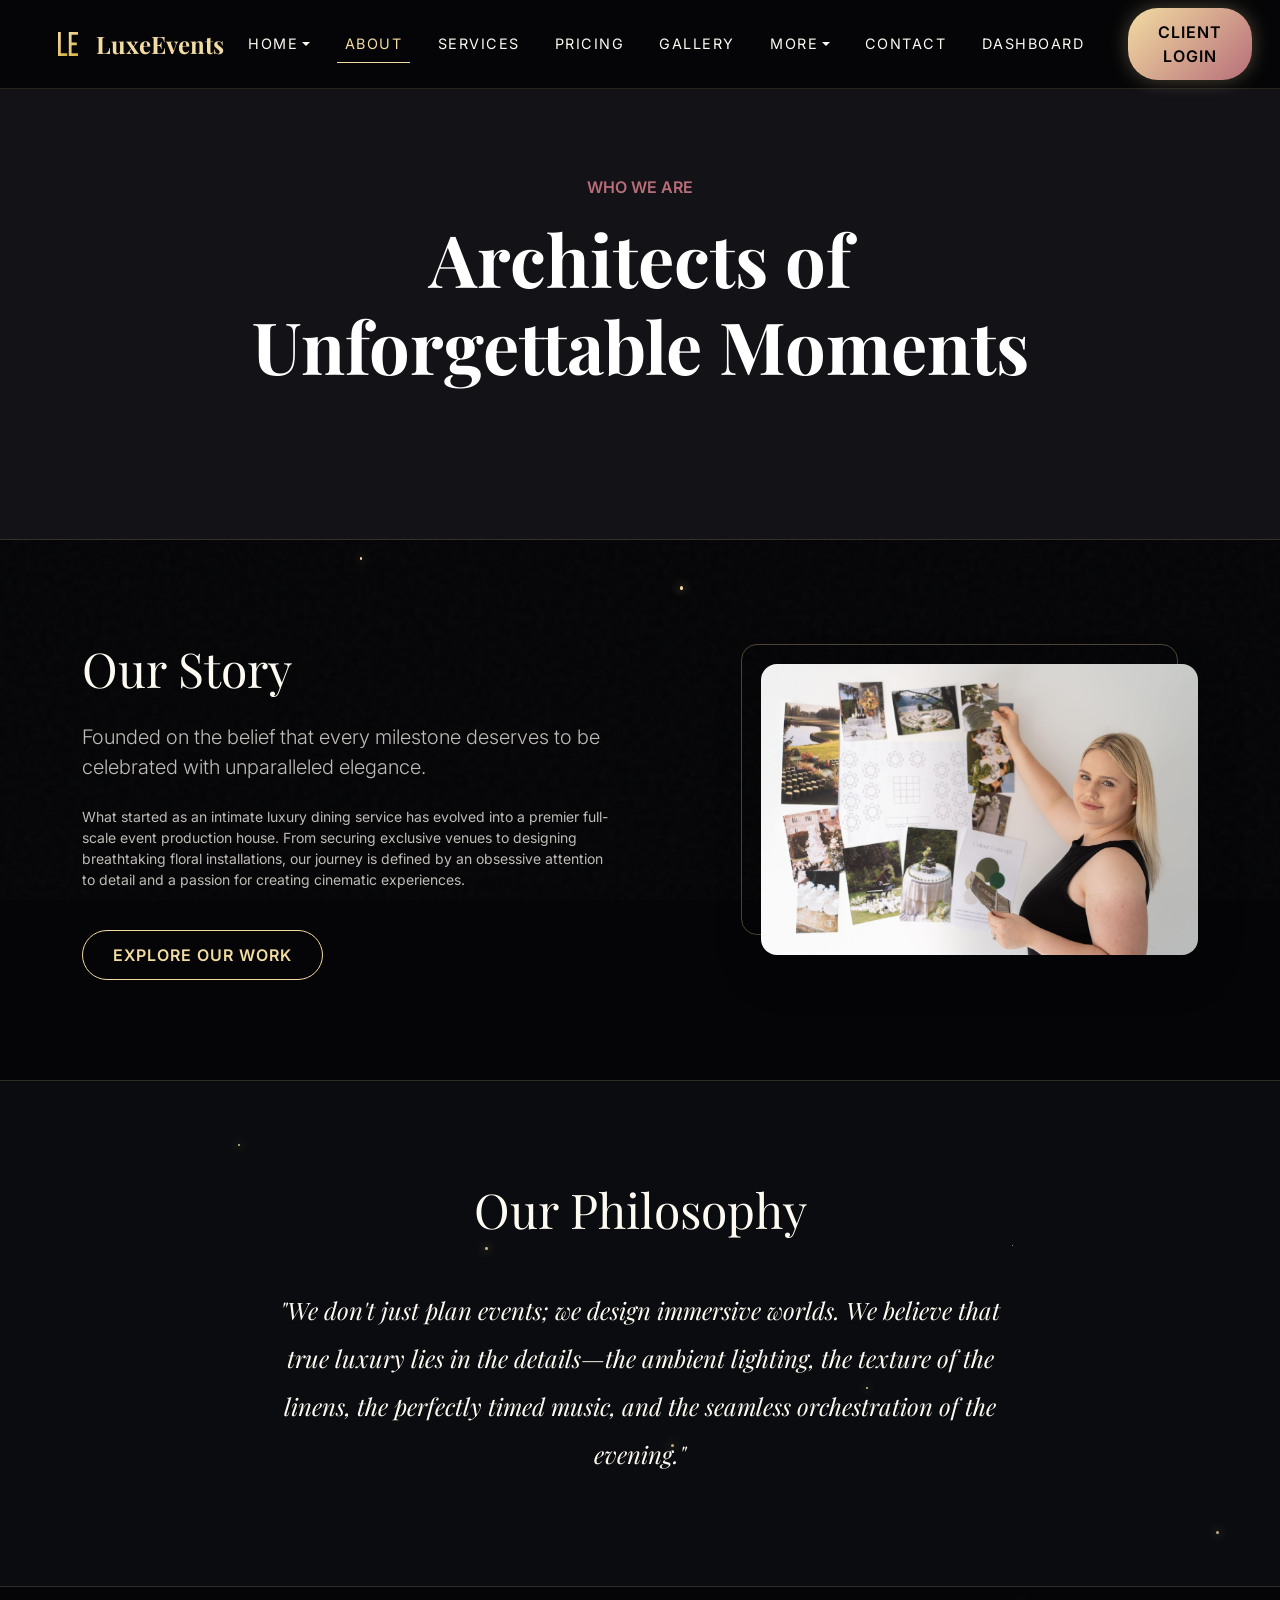
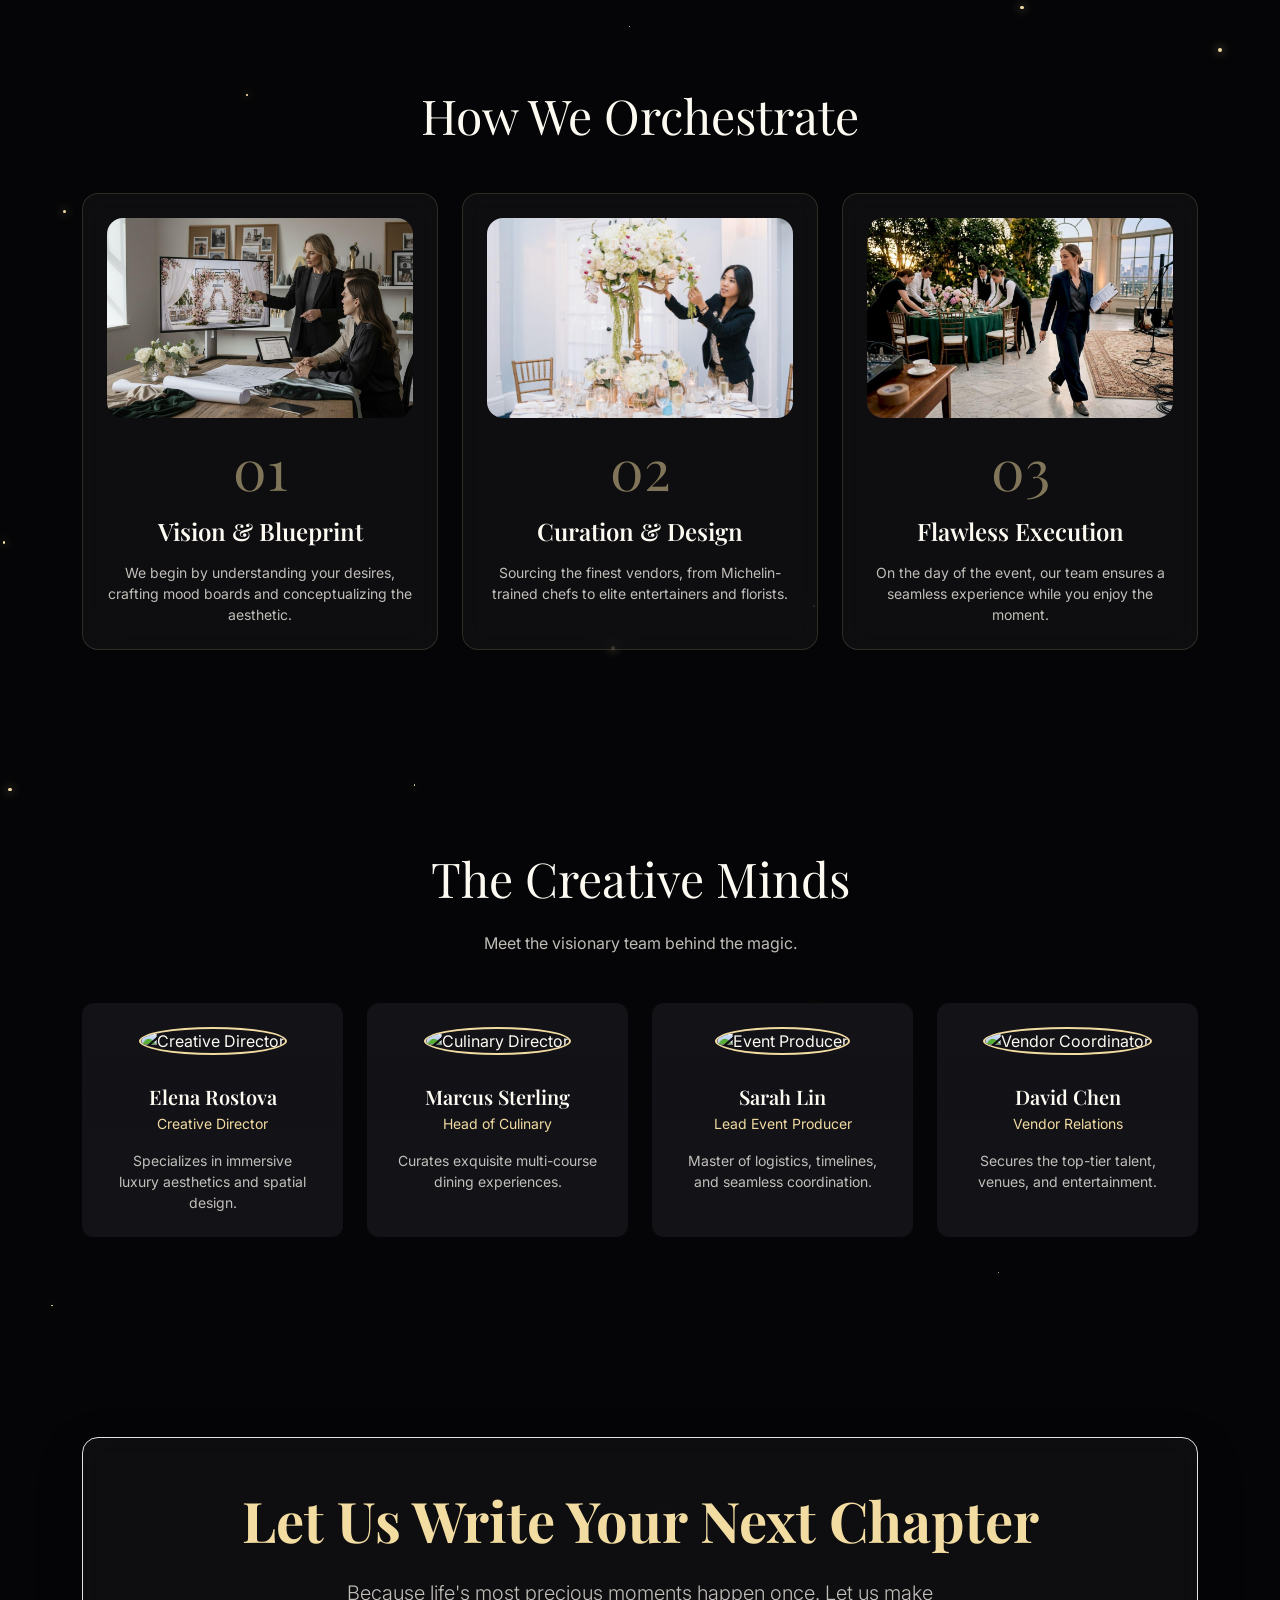
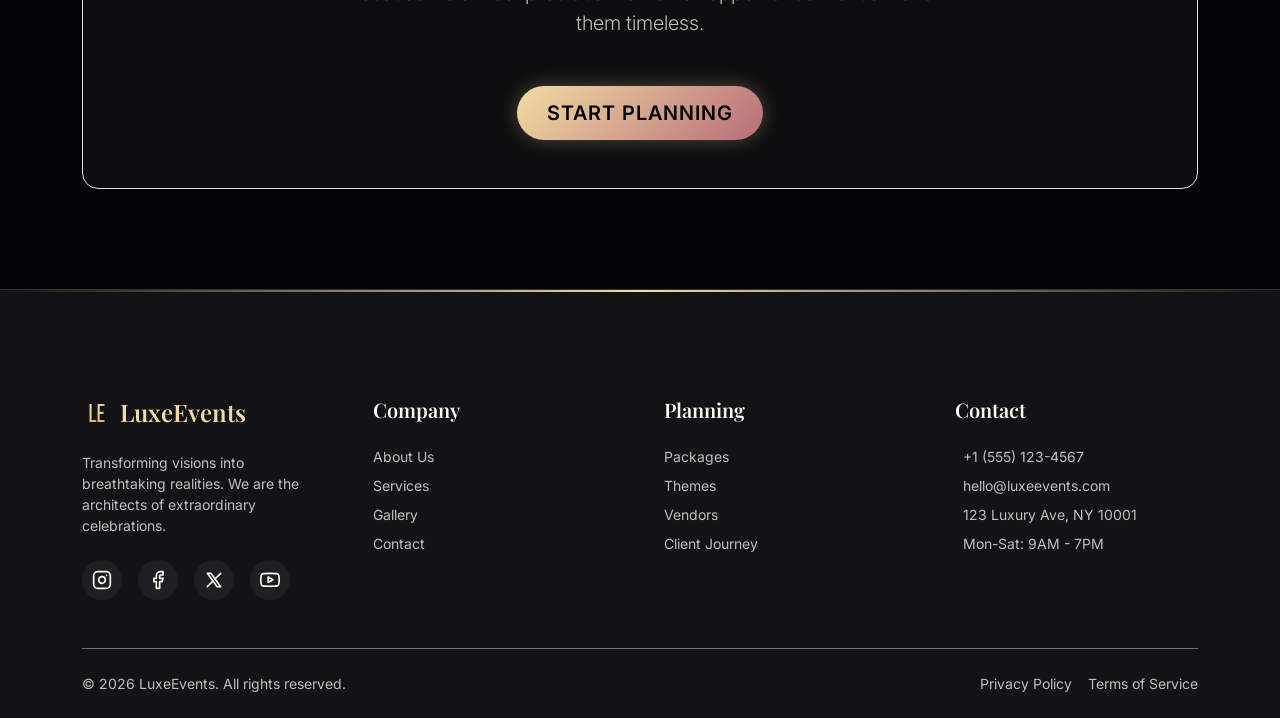
==== about.html @ a37e42c8 "Initial commit - Event & Birthday Party Planner website" ====
<!DOCTYPE html>
<html lang="en" dir="ltr">
<head>
    <meta charset="UTF-8">
    <meta name="viewport" content="width=device-width, initial-scale=1.0">
    <title>About Us | Catering Event & Birthday Party Planner</title>
    <link href="https://cdn.jsdelivr.net/npm/bootstrap@5.3.2/dist/css/bootstrap.min.css" rel="stylesheet">
    <link rel="stylesheet" href="assets/css/style.css">
    <script src="https://unpkg.com/lucide@latest"></script>
    <link rel="icon" type="image/svg+xml" href="assets/images/website_logo.svg">
</head>
<body>
    <div class="glitter-bg" data-particles="30"></div>

        <!-- Navigation -->
    <nav class="navbar navbar-expand-xl navbar-dark navbar-glass">
        <div class="container-fluid px-4 px-lg-5">
            <a class="navbar-brand text-gold fs-4 fw-bold d-flex align-items-center gap-2" href="index.html" style="font-family: var(--font-heading);"><img src="assets/images/website_logo.svg" alt="Logo" style="height: 40px; width: auto; border-radius: 8px;">LuxeEvents</a>
            <button class="navbar-toggler border-0 shadow-none" type="button" data-bs-toggle="collapse" data-bs-target="#mainNav">
                <i data-lucide="menu" class="text-gold"></i>
            </button>
            <div class="collapse navbar-collapse" id="mainNav">
                <ul class="navbar-nav mx-auto mb-2 mb-xl-0">
                    <li class="nav-item dropdown">
                        <a class="nav-link dropdown-toggle" href="#" role="button" data-bs-toggle="dropdown">Home</a>
                        <ul class="dropdown-menu glass-panel border-0 mt-3">
                            <li><a class="dropdown-item text-ivory" href="index.html">Home 1</a></li>
                            <li><a class="dropdown-item text-ivory" href="home-2.html">Home 2</a></li>
                        </ul>
                    </li>
                    <li class="nav-item"><a class="nav-link" href="about.html">About</a></li>
                    <li class="nav-item"><a class="nav-link" href="services.html">Services</a></li>
                    <li class="nav-item"><a class="nav-link" href="pricing.html">Pricing</a></li>
                    <li class="nav-item"><a class="nav-link" href="gallery.html">Gallery</a></li>
                    <li class="nav-item dropdown">
                        <a class="nav-link dropdown-toggle" href="#" role="button" data-bs-toggle="dropdown">More</a>
                        <ul class="dropdown-menu glass-panel border-0 mt-3">
                            <li><a class="dropdown-item text-ivory" href="event-themes.html">Themes</a></li>
                            <li><a class="dropdown-item text-ivory" href="vendors.html">Vendors</a></li>
                            <li><a class="dropdown-item text-ivory" href="client-journey.html">Journey</a></li>
                        </ul>
                    </li>
                    <li class="nav-item"><a class="nav-link" href="contact.html">Contact</a></li>
                    <li class="nav-item"><a class="nav-link" href="dashboard.html">Dashboard</a></li>
                </ul>
                <div class="d-flex align-items-center gap-3 mt-3 mt-xl-0">
                    <button id="themeToggle" class="btn btn-link text-gold p-0 text-decoration-none"><i data-lucide="moon"></i></button>
                    <button id="rtlToggle" class="btn btn-link text-gold p-0 text-decoration-none"><i data-lucide="arrow-left-right"></i></button>
                    <a href="login.html" class="btn btn-primary-luxury">Client Login</a>
                </div>
            </div>
        </div>
    </nav>

    <!-- Section 1: Luxury About Hero -->
    <header class="position-relative" style="background-color: var(--obsidian-light); border-bottom: 1px solid var(--glass-border); height: 60vh; min-height: 500px; display: flex; align-items: center; justify-content: center; overflow: hidden;">
        
        
        
        <div class="container text-center position-relative z-3 pt-5 reveal-up active">
            <span class="text-rose text-uppercase tracking-wider fw-semibold mb-3 d-block">Who We Are</span>
            <h1 class="display-2 fw-bold text-white mb-4">Architects of <br>Unforgettable Moments</h1>
        </div>
    </header>

    <!-- Section 2: Our Story -->
    <section class="section-padding">
        <div class="container">
            <div class="row align-items-center g-5">
                <div class="col-lg-6 reveal-up">
                    <h2 class="display-5 mb-4">Our Story</h2>
                    <p class="lead text-muted mb-4">Founded on the belief that every milestone deserves to be celebrated with unparalleled elegance.</p>
                    <p class="text-muted small mb-4">What started as an intimate luxury dining service has evolved into a premier full-scale event production house. From securing exclusive venues to designing breathtaking floral installations, our journey is defined by an obsessive attention to detail and a passion for creating cinematic experiences.</p>
                    <a href="gallery.html" class="btn btn-outline-luxury mt-3">Explore Our Work</a>
                </div>
                <div class="col-lg-5 offset-lg-1 reveal-up" style="transition-delay: 0.2s;">
                    <div class="position-relative mx-auto" style="max-width: 450px;">
                        <img src="assets/images/Our Story.png" class="img-fluid rounded-4 shadow-lg w-100" style="object-fit: cover;" alt="Our Story">
                        <div class="position-absolute border border-gold rounded-4" style="inset: -20px 20px 20px -20px; z-index: -1; border-color: var(--champagne-gold) !important; opacity: 0.3;"></div>
                    </div>
                </div>
            </div>
        </div>
    </section>

    <!-- Section 3: Our Event Philosophy -->
    <section class="section-padding bg-dark bg-opacity-25 position-relative border-top border-bottom" style="border-color: var(--glass-border) !important;">
        <div class="container text-center reveal-up">
            <h2 class="display-5 mb-5">Our Philosophy</h2>
            <div class="row justify-content-center">
                <div class="col-lg-8">
                    <h4 class="fw-light lh-lg" style="font-family: var(--font-heading); font-style: italic;">"We don't just plan events; we design immersive worlds. We believe that true luxury lies in the details—the ambient lighting, the texture of the linens, the perfectly timed music, and the seamless orchestration of the evening."</h4>
                </div>
            </div>
        </div>
    </section>

    <!-- Section 4: Planning Process -->
    <section class="section-padding position-relative">
        <div class="container">
            <div class="text-center mb-5 reveal-up">
                <h2 class="display-5 mb-4">How We Orchestrate</h2>
            </div>
            <div class="row g-4 position-relative z-1 justify-content-center">
                <div class="col-md-6 col-lg-4 reveal-up">
                    <div class="glass-panel p-4 text-center h-100">
                        <img src="assets/images/Vision & Blueprint.png" class="img-fluid rounded-4 mb-3" style="height: 200px; width: 100%; object-fit: cover;" alt="Vision & Blueprint">
                        <h2 class="display-4 text-gold mb-3 opacity-50" style="font-family: var(--font-heading);">01</h2>
                        <h4 class="mb-3">Vision & Blueprint</h4>
                        <p class="text-muted small mb-0">We begin by understanding your desires, crafting mood boards and conceptualizing the aesthetic.</p>
                    </div>
                </div>
                <div class="col-md-6 col-lg-4 reveal-up" style="transition-delay: 0.1s;">
                    <div class="glass-panel p-4 text-center h-100">
                        <img src="assets/images/Curation & Design.png" class="img-fluid rounded-4 mb-3" style="height: 200px; width: 100%; object-fit: cover;" alt="Curation & Design">
                        <h2 class="display-4 text-gold mb-3 opacity-50" style="font-family: var(--font-heading);">02</h2>
                        <h4 class="mb-3">Curation & Design</h4>
                        <p class="text-muted small mb-0">Sourcing the finest vendors, from Michelin-trained chefs to elite entertainers and florists.</p>
                    </div>
                </div>
                <div class="col-md-6 col-lg-4 reveal-up" style="transition-delay: 0.2s;">
                    <div class="glass-panel p-4 text-center h-100">
                        <img src="assets/images/Flawless Execution.png" class="img-fluid rounded-4 mb-3" style="height: 200px; width: 100%; object-fit: cover;" alt="Flawless Execution">
                        <h2 class="display-4 text-gold mb-3 opacity-50" style="font-family: var(--font-heading);">03</h2>
                        <h4 class="mb-3">Flawless Execution</h4>
                        <p class="text-muted small mb-0">On the day of the event, our team ensures a seamless experience while you enjoy the moment.</p>
                    </div>
                </div>
            </div>

        </div>
    </section>

    <!-- Section 5: Our Creative Team (4 Cards) -->
    <section class="section-padding">
        <div class="container">
            <div class="text-center mb-5 reveal-up">
                <h2 class="display-5 mb-4">The Creative Minds</h2>
                <p class="text-muted mb-5">Meet the visionary team behind the magic.</p>
            </div>
            
            <div class="row g-4">
                <!-- Card 1 -->
                <div class="col-md-6 col-lg-3 reveal-up">
                    <div class="luxury-card h-100 text-center border-0">
                        <img src="https://images.unsplash.com/photo-1573496359142-b8d87734a5a2?q=80&w=1976&auto=format&fit=crop" class="rounded-circle mx-auto mt-4" style="width: 150px; height: 150px; object-fit: cover; border: 2px solid var(--champagne-gold);" alt="Creative Director">
                        <div class="luxury-card-body pb-4">
                            <h5 class="mb-1">Elena Rostova</h5>
                            <p class="text-gold small mb-3">Creative Director</p>
                            <p class="text-muted small mb-0">Specializes in immersive luxury aesthetics and spatial design.</p>
                        </div>
                    </div>
                </div>
                <!-- Card 2 -->
                <div class="col-md-6 col-lg-3 reveal-up" style="transition-delay: 0.1s;">
                    <div class="luxury-card h-100 text-center border-0">
                        <img src="https://images.unsplash.com/photo-1560250097-0b93528c311a?q=80&w=1974&auto=format&fit=crop&crop=faces" class="rounded-circle mx-auto mt-4" style="width: 150px; height: 150px; object-fit: cover; object-position: center; border: 2px solid var(--champagne-gold);" alt="Culinary Director">
                        <div class="luxury-card-body pb-4">
                            <h5 class="mb-1">Marcus Sterling</h5>
                            <p class="text-gold small mb-3">Head of Culinary</p>
                            <p class="text-muted small mb-0">Curates exquisite multi-course dining experiences.</p>
                        </div>
                    </div>
                </div>
                <!-- Card 3 -->
                <div class="col-md-6 col-lg-3 reveal-up" style="transition-delay: 0.2s;">
                    <div class="luxury-card h-100 text-center border-0">
                        <img src="https://images.unsplash.com/photo-1580489944761-15a19d654956?q=80&w=1961&auto=format&fit=crop" class="rounded-circle mx-auto mt-4" style="width: 150px; height: 150px; object-fit: cover; border: 2px solid var(--champagne-gold);" alt="Event Producer">
                        <div class="luxury-card-body pb-4">
                            <h5 class="mb-1">Sarah Lin</h5>
                            <p class="text-gold small mb-3">Lead Event Producer</p>
                            <p class="text-muted small mb-0">Master of logistics, timelines, and seamless coordination.</p>
                        </div>
                    </div>
                </div>
                <!-- Card 4 -->
                <div class="col-md-6 col-lg-3 reveal-up" style="transition-delay: 0.3s;">
                    <div class="luxury-card h-100 text-center border-0">
                        <img src="https://images.unsplash.com/photo-1519085360753-af0119f7cbe7?q=80&w=1974&auto=format&fit=crop" class="rounded-circle mx-auto mt-4" style="width: 150px; height: 150px; object-fit: cover; border: 2px solid var(--champagne-gold);" alt="Vendor Coordinator">
                        <div class="luxury-card-body pb-4">
                            <h5 class="mb-1">David Chen</h5>
                            <p class="text-gold small mb-3">Vendor Relations</p>
                            <p class="text-muted small mb-0">Secures the top-tier talent, venues, and entertainment.</p>
                        </div>
                    </div>
                </div>
            </div>
        </div>
    </section>

    <!-- Section 6: Why We Create -->
    <section class="section-padding position-relative text-center overflow-hidden">
        <div class="container position-relative z-3 reveal-up">
            <div class="glass-panel p-5 rounded-4 shadow-lg border">
                <h2 class="display-4 fw-bold mb-4 text-gold">Let Us Write Your Next Chapter</h2>
                <p class="lead text-muted mb-5 mx-auto" style="max-width: 600px;">Because life's most precious moments happen once. Let us make them timeless.</p>
                <a href="contact.html" class="btn btn-primary-luxury btn-lg">Start Planning</a>
            </div>
        </div>
    </section>

    <!-- Footer -->
    <footer class="luxury-footer pb-4">
        <div class="footer-gold-line"></div>
        <div class="container pt-5">
            <div class="row g-5 mb-5">
                <div class="col-lg-3 col-md-6">
                    <div class="d-flex align-items-center gap-2 mb-4"><img src="assets/images/website_logo.svg" alt="Logo" style="height: 30px; width: auto; border-radius: 4px;"><h4 class="text-gold mb-0" style="font-family: var(--font-heading);">LuxeEvents</h4></div>
                    <p class="text-muted small pe-4">Transforming visions into breathtaking realities. We are the architects of extraordinary celebrations.</p>
                    <div class="d-flex gap-3 mt-4 align-items-center">
                        <a href="#" class="social-icon-link text-decoration-none" aria-label="Instagram">
                            <svg xmlns="http://www.w3.org/2000/svg" width="20" height="20" viewBox="0 0 24 24" fill="none" stroke="currentColor" stroke-width="2" stroke-linecap="round" stroke-linejoin="round"><rect x="2" y="2" width="20" height="20" rx="5" ry="5"></rect><path d="M16 11.37A4 4 0 1 1 12.63 8 4 4 0 0 1 16 11.37z"></path><line x1="17.5" y1="6.5" x2="17.51" y2="6.5"></line></svg>
                        </a>
                        <a href="#" class="social-icon-link text-decoration-none" aria-label="Facebook">
                            <svg xmlns="http://www.w3.org/2000/svg" width="20" height="20" viewBox="0 0 24 24" fill="none" stroke="currentColor" stroke-width="2" stroke-linecap="round" stroke-linejoin="round"><path d="M18 2h-3a5 5 0 0 0-5 5v3H7v4h3v8h4v-8h3l1-4h-4V7a1 1 0 0 1 1-1h3z"></path></svg>
                        </a>
                        <a href="#" class="social-icon-link text-decoration-none" aria-label="X (Twitter)">
                            <svg xmlns="http://www.w3.org/2000/svg" width="20" height="20" viewBox="0 0 24 24" fill="none" stroke="currentColor" stroke-width="2" stroke-linecap="round" stroke-linejoin="round"><path d="M4 4l11.733 16h4.267l-11.733 -16z" /><path d="M4 20l6.768 -6.768m2.46 -2.46l6.772 -6.772" /></svg>
                        </a>
                        <a href="#" class="social-icon-link text-decoration-none" aria-label="YouTube">
                            <svg xmlns="http://www.w3.org/2000/svg" width="20" height="20" viewBox="0 0 24 24" fill="none" stroke="currentColor" stroke-width="2" stroke-linecap="round" stroke-linejoin="round"><path d="M22.54 6.42a2.78 2.78 0 0 0-1.94-2C18.88 4 12 4 12 4s-6.88 0-8.6.46a2.78 2.78 0 0 0-1.94 2A29 29 0 0 0 1 11.75a29 29 0 0 0 .46 5.33A2.78 2.78 0 0 0 3.4 19c1.72.46 8.6.46 8.6.46s6.88 0 8.6-.46a2.78 2.78 0 0 0 1.94-2 29 29 0 0 0 .46-5.25 29 29 0 0 0-.46-5.33z"></path><polygon points="9.75 15.02 15.5 11.75 9.75 8.48 9.75 15.02"></polygon></svg>
                        </a>
                    </div>
                </div>
                <div class="col-lg-3 col-md-6">
                    <h5 class="mb-4">Company</h5>
                    <ul class="list-unstyled d-flex flex-column gap-2 small">
                        <li><a href="about.html" class="text-muted text-decoration-none hover-gold">About Us</a></li>
                        <li><a href="services.html" class="text-muted text-decoration-none">Services</a></li>
                        <li><a href="gallery.html" class="text-muted text-decoration-none">Gallery</a></li>
                        <li><a href="contact.html" class="text-muted text-decoration-none">Contact</a></li>
                    </ul>
                </div>
                <div class="col-lg-3 col-md-6">
                    <h5 class="mb-4">Planning</h5>
                    <ul class="list-unstyled d-flex flex-column gap-2 small">
                        <li><a href="pricing.html" class="text-muted text-decoration-none">Packages</a></li>
                        <li><a href="event-themes.html" class="text-muted text-decoration-none">Themes</a></li>
                        <li><a href="vendors.html" class="text-muted text-decoration-none">Vendors</a></li>
                        <li><a href="client-journey.html" class="text-muted text-decoration-none">Client Journey</a></li>
                    </ul>
                </div>
                <div class="col-lg-3 col-md-6">
                    <h5 class="mb-4">Contact</h5>
                    <ul class="list-unstyled d-flex flex-column gap-2 small text-muted">
                        <li class="d-flex gap-2"><i data-lucide="phone" width="16" height="16" class="text-gold mt-1"></i> +1 (555) 123-4567</li>
                        <li class="d-flex gap-2"><i data-lucide="mail" width="16" height="16" class="text-gold mt-1"></i> hello@luxeevents.com</li>
                        <li class="d-flex gap-2"><i data-lucide="map-pin" width="16" height="16" class="text-gold mt-1"></i> 123 Luxury Ave, NY 10001</li>
                        <li class="d-flex gap-2"><i data-lucide="clock" width="16" height="16" class="text-gold mt-1"></i> Mon-Sat: 9AM - 7PM</li>
                    </ul>
                </div>
            </div>
            <div class="border-top border-secondary pt-4 d-flex flex-column flex-md-row justify-content-between align-items-center small text-muted">
                <p class="mb-0">&copy; 2026 LuxeEvents. All rights reserved.</p>
                <div class="d-flex gap-3 mt-3 mt-md-0">
                    <a href="#" class="text-muted text-decoration-none">Privacy Policy</a>
                    <a href="#" class="text-muted text-decoration-none">Terms of Service</a>
                </div>
            </div>
        </div>
    </footer>





    <script src="https://cdn.jsdelivr.net/npm/bootstrap@5.3.2/dist/js/bootstrap.bundle.min.js"></script>
    <script src="assets/js/main.js"></script>
    <script>lucide.createIcons();</script>
</body>
</html>
---- assets/css/style.css ----
/* 
  Catering Event & Birthday Party Planner
  Luxury Futuristic Theme
*/

@import url('https://fonts.googleapis.com/css2?family=Playfair+Display:ital,wght@0,400;0,600;0,700;1,400&family=Inter:wght@300;400;500;600&display=swap');

:root {
  /* Colors */
  --obsidian-black: #050507;
  --obsidian-light: #121217;
  --champagne-gold: #F2DCA2;
  --champagne-gold-dim: rgba(242, 220, 162, 0.2);
  --rose-gold: #B76E79;
  --luxury-magenta: #8B008B;
  --deep-plum: #1c0024;
  --ruby-red: #9B111E;
  --ivory: #FDFAF2;
  --glass-bg: rgba(20, 20, 24, 0.6);
  --glass-border: rgba(242, 220, 162, 0.15);
  --text-muted-color: rgba(253, 250, 242, 0.75);

  /* Typography */
  --font-heading: 'Playfair Display', serif;
  --font-body: 'Inter', sans-serif;

  /* Shadows */
  --glow-gold: 0 0 20px rgba(242, 220, 162, 0.3);
  --glow-rose: 0 0 30px rgba(183, 110, 121, 0.4);

  /* Transitions */
  --transition-smooth: all 0.4s cubic-bezier(0.25, 0.46, 0.45, 0.94);
}

/* Light Theme Variables */
[data-theme="light"] {
  --obsidian-black: #FDFAF2;
  --obsidian-light: #f5f0e1;
  --champagne-gold: #d4af37;
  --champagne-gold-dim: rgba(212, 175, 55, 0.2);
  --rose-gold: #a14c59;
  --luxury-magenta: #700070;
  --deep-plum: #36013F;
  --ruby-red: #800010;
  --ivory: #050507;
  --glass-bg: rgba(253, 250, 242, 0.7);
  --glass-border: rgba(212, 175, 55, 0.3);
  --text-muted-color: rgba(5, 5, 7, 0.75);
}

/* Reset & Base */
*,
*::before,
*::after {
  box-sizing: border-box;
  margin: 0;
  padding: 0;
}

body {
  font-family: var(--font-body);
  background-color: var(--obsidian-black);
  color: var(--ivory);
  overflow-x: hidden;
  transition: background-color 0.4s ease, color 0.4s ease;
  position: relative;
}

/* Body texture overlay */
body::before {
  content: '';
  position: fixed;
  top: 0;
  left: 0;
  right: 0;
  bottom: 0;
  background-image: url('data:image/svg+xml;utf8,<svg viewBox="0 0 200 200" xmlns="http://www.w3.org/2000/svg"><filter id="noiseFilter"><feTurbulence type="fractalNoise" baseFrequency="0.65" numOctaves="3" stitchTiles="stitch"/></filter><rect width="100%" height="100%" filter="url(%23noiseFilter)"/></svg>');
  opacity: 0.03;
  pointer-events: none;
  z-index: 0;
}

h1,
h2,
h3,
h4,
h5,
h6 {
  font-family: var(--font-heading);
  font-weight: 600;
  line-height: 1.2;
}

a {
  text-decoration: none;
  color: var(--ivory);
  transition: var(--transition-smooth);
}

a:hover {
  color: var(--champagne-gold);
}

/* Typography Utilities */
.text-gold {
  color: var(--champagne-gold);
}

.text-rose {
  color: var(--rose-gold);
}

.text-ivory {
  color: var(--ivory);
}

.text-muted {
  color: var(--text-muted-color) !important;
}

.metallic-text {
  background: linear-gradient(to right, var(--champagne-gold), #fff, var(--champagne-gold));
  -webkit-background-clip: text;
  background-clip: text;
  color: transparent;
  display: inline-block;
}

/* Global Layout Utilities */
.section-padding {
  padding: 100px 0;
}

.glass-panel {
  background: var(--glass-bg);
  backdrop-filter: blur(12px);
  -webkit-backdrop-filter: blur(12px);
  border: 1px solid var(--glass-border);
  border-radius: 16px;
}

/* Navigation */
.navbar-glass {
  position: fixed;
  top: 0;
  width: 100%;
  z-index: 1000;
  background: var(--obsidian-black);
  backdrop-filter: blur(10px);
  -webkit-backdrop-filter: blur(10px);
  border-bottom: 1px solid var(--glass-border);
  transition: var(--transition-smooth);
}

.navbar-glass.scrolled {
  padding: 10px 0;
  background: var(--obsidian-black);
  box-shadow: 0 4px 30px rgba(0, 0, 0, 0.5);
}

.navbar-nav {
  gap: 1.2rem;
}

.nav-link {
  color: var(--ivory) !important;
  font-size: 0.9rem;
  text-transform: uppercase;
  letter-spacing: 1.5px;
  position: relative;
  padding-left: 0.5rem !important;
  padding-right: 0.5rem !important;
}

.nav-link::before {
  content: '';
  position: absolute;
  width: 0;
  height: 1px;
  bottom: 0;
  left: 0;
  background-color: var(--champagne-gold);
  transition: width 0.3s ease;
}

.nav-link:hover::before,
.nav-link.active::before {
  width: 100%;
}

.nav-link:hover,
.nav-link.active {
  color: var(--champagne-gold) !important;
}

/* Light Theme overrides for Navbar */
[data-theme="light"] .navbar-glass {
  background: rgba(255, 255, 255, 0.95);
  border-bottom: 1px solid rgba(0, 0, 0, 0.1);
}

[data-theme="light"] .navbar-glass.scrolled {
  background: rgba(255, 255, 255, 1);
  box-shadow: 0 4px 30px rgba(0, 0, 0, 0.05);
}

[data-theme="light"] .navbar-glass .nav-link {
  color: #000000 !important;
}

[data-theme="light"] .navbar-glass .nav-link:hover,
[data-theme="light"] .navbar-glass .nav-link.active {
  color: var(--champagne-gold) !important;
}

[data-theme="light"] .navbar-glass .navbar-toggler i,
[data-theme="light"] .navbar-glass #themeToggle i,
[data-theme="light"] .navbar-glass #rtlToggle i {
  color: #000000 !important;
}

/* Buttons */
.btn-primary-luxury {
  background: linear-gradient(135deg, var(--champagne-gold) 0%, var(--rose-gold) 100%);
  color: #000;
  border: none;
  padding: 12px 30px;
  border-radius: 30px;
  font-weight: 600;
  text-transform: uppercase;
  letter-spacing: 1px;
  position: relative;
  overflow: hidden;
  z-index: 1;
  transition: var(--transition-smooth);
  box-shadow: var(--glow-gold);
}

.btn-primary-luxury::before {
  content: '';
  position: absolute;
  top: 0;
  left: -100%;
  width: 100%;
  height: 100%;
  background: linear-gradient(90deg, transparent, rgba(255, 255, 255, 0.4), transparent);
  transition: all 0.5s ease;
  z-index: -1;
}

.btn-primary-luxury:hover::before {
  left: 100%;
}

.btn-primary-luxury:hover {
  transform: translateY(-2px);
  box-shadow: 0 5px 25px rgba(242, 220, 162, 0.5);
  color: #000;
}

.btn-outline-luxury {
  background: transparent;
  color: var(--champagne-gold);
  border: 1px solid var(--champagne-gold);
  padding: 12px 30px;
  border-radius: 30px;
  font-weight: 600;
  text-transform: uppercase;
  letter-spacing: 1px;
  transition: var(--transition-smooth);
}

.btn-outline-luxury:hover {
  background: var(--champagne-gold-dim);
  color: var(--champagne-gold);
  box-shadow: var(--glow-gold);
}

/* Glitter Background Effects */
.glitter-bg {
  position: absolute;
  top: 0;
  left: 0;
  right: 0;
  bottom: 0;
  overflow: hidden;
  z-index: -1;
  pointer-events: none;
}

.particle {
  position: absolute;
  width: 3px;
  height: 3px;
  background: var(--champagne-gold);
  border-radius: 50%;
  box-shadow: 0 0 10px var(--champagne-gold);
  animation: floatUp infinite linear;
}

@keyframes floatUp {
  0% {
    transform: translateY(100vh) scale(0);
    opacity: 0;
  }

  10% {
    opacity: 1;
  }

  90% {
    opacity: 1;
  }

  100% {
    transform: translateY(-10vh) scale(1.5);
    opacity: 0;
  }
}

/* 3D Cards */
.luxury-card {
  position: relative;
  background: var(--obsidian-light);
  border: 1px solid var(--glass-border);
  border-radius: 12px;
  overflow: hidden;
  transition: var(--transition-smooth);
  transform-style: preserve-3d;
}

.luxury-card:hover {
  transform: translateY(-10px) scale(1.02);
  box-shadow: 0 20px 40px rgba(0, 0, 0, 0.6), var(--glow-rose);
  border-color: var(--champagne-gold);
}

.luxury-card img {
  width: 100%;
  height: 250px;
  object-fit: cover;
  transition: transform 0.8s ease;
}

.luxury-card:hover img {
  transform: scale(1.1);
}

.luxury-card-body {
  padding: 30px;
  position: relative;
  z-index: 2;
  background: linear-gradient(to top, var(--obsidian-light) 60%, transparent);
  display: flex;
  flex-direction: column;
  flex-grow: 1;
}

.luxury-card-body h4 {
  min-height: 3.5rem;
}

/* Scroll Animations */
.reveal-up {
  opacity: 0;
  transform: translateY(50px);
  transition: all 0.8s cubic-bezier(0.5, 0, 0, 1);
}

.reveal-up.active {
  opacity: 1;
  transform: translateY(0);
}

/* Header/Hero Section */
.hero-section {
  position: relative;
  height: 100vh;
  display: flex;
  align-items: center;
  overflow: hidden;
}

.hero-bg {
  position: absolute;
  top: 0;
  left: 0;
  right: 0;
  bottom: 0;
  z-index: -2;
}

.hero-bg img {
  width: 100%;
  height: 100%;
  object-fit: cover;
  opacity: 0.6;
  animation: zoomInOut 20s ease-in-out infinite;
}

@keyframes zoomInOut {
  0% {
    transform: scale(1);
  }

  50% {
    transform: scale(1.1);
  }

  100% {
    transform: scale(1);
  }
}

.hero-overlay {
  position: absolute;
  top: 0;
  left: 0;
  right: 0;
  bottom: 0;
  background: linear-gradient(to right, rgba(5, 5, 7, 0.9) 0%, rgba(5, 5, 7, 0.4) 100%);
  z-index: -1;
}

.floating-ring {
  position: absolute;
  border: 1px solid rgba(242, 220, 162, 0.1);
  border-radius: 50%;
  animation: rotate infinite linear;
}

@keyframes rotate {
  from {
    transform: rotate(0deg);
  }

  to {
    transform: rotate(360deg);
  }
}

/* Dashboard Sidebar */
.dashboard-layout {
  display: flex;
  min-height: 100vh;
}

.dashboard-sidebar {
  width: 280px;
  background: var(--obsidian-light);
  border-right: 1px solid var(--glass-border);
  padding: 30px 0;
  position: fixed;
  height: 100vh;
  overflow-y: auto;
}

.dashboard-content {
  flex: 1;
  margin-left: 280px;
  padding: 40px;
}

/* Footer */
.luxury-footer {
  background: var(--obsidian-light);
  border-top: 1px solid var(--glass-border);
  position: relative;
  padding-top: 60px;
}

.footer-gold-line {
  position: absolute;
  top: 0;
  left: 0;
  right: 0;
  height: 2px;
  background: linear-gradient(90deg, transparent, var(--champagne-gold), transparent);
}

/* Mobile Footer — Center Alignment */
@media (max-width: 767.98px) {

  .luxury-footer .col-lg-3,
  .luxury-footer .col-md-6 {
    text-align: center;
  }

  /* Center the logo + brand name row */
  .luxury-footer .d-flex.align-items-center.gap-2 {
    justify-content: center;
  }

  /* Center social icons row */
  .luxury-footer .d-flex.gap-3 {
    justify-content: center;
  }

  /* Center contact list items that use d-flex */
  .luxury-footer ul li.d-flex {
    justify-content: center;
  }

  /* Center the bottom copyright bar */
  .luxury-footer .border-top {
    text-align: center;
  }

  .luxury-footer .border-top .d-flex {
    justify-content: center;
    margin-top: 0.5rem;
  }
}


.social-icon-link {
  color: var(--ivory);
  transition: all 0.3s ease;
  display: inline-flex;
  align-items: center;
  justify-content: center;
  width: 40px;
  height: 40px;
  border-radius: 50%;
  background: rgba(255, 255, 255, 0.05);
}

.social-icon-link:hover {
  color: var(--obsidian);
  background: var(--champagne-gold);
  transform: translateY(-3px);
  box-shadow: 0 5px 15px rgba(212, 175, 55, 0.3);
}

/* Form Styles */
.form-control-luxury {
  background: rgba(255, 255, 255, 0.05);
  border: 1px solid var(--glass-border);
  color: var(--ivory);
  border-radius: 8px;
  padding: 12px 20px;
  transition: all 0.3s ease;
}

.form-control-luxury:focus {
  background: rgba(255, 255, 255, 0.1);
  border-color: var(--champagne-gold);
  box-shadow: 0 0 10px rgba(242, 220, 162, 0.2);
  color: var(--ivory);
}

/* RTL Support */
[dir="rtl"] {
  text-align: right;
}

[dir="rtl"] .dashboard-sidebar {
  border-right: none;
  border-left: 1px solid var(--glass-border);
  right: 0;
  left: auto;
}

[dir="rtl"] .dashboard-content {
  margin-left: 0;
  margin-right: 280px;
}

/* Responsive */
@media (max-width: 991px) {
  .dashboard-sidebar {
    transform: translateX(-100%);
    transition: transform 0.3s ease;
    z-index: 1001;
  }

  .dashboard-sidebar.show {
    transform: translateX(0);
  }

  .dashboard-content {
    margin-left: 0;
  }

  [dir="rtl"] .dashboard-sidebar {
    transform: translateX(100%);
  }

  [dir="rtl"] .dashboard-sidebar.show {
    transform: translateX(0);
  }

  [dir="rtl"] .dashboard-content {
    margin-right: 0;
  }
}

@media (max-width: 1199.98px) {
  .navbar-collapse {
    text-align: center;
  }

  .navbar-collapse .navbar-nav {
    align-items: center;
  }

  .navbar-collapse .dropdown-menu {
    text-align: center;
  }

  /* Make the action buttons container wrap into two rows */
  .navbar-collapse .d-flex {
    justify-content: center;
    width: 100%;
    flex-wrap: wrap;
    gap: 12px !important;
    padding-bottom: 16px;
  }

  /* Theme & RTL icon buttons stay on the same row */
  .navbar-collapse .d-flex #themeToggle,
  .navbar-collapse .d-flex #rtlToggle {
    flex: 0 0 auto;
  }

  /* Client Login button goes to its own row below */
  .navbar-collapse .d-flex .btn-primary-luxury {
    flex: 0 0 100%;
    text-align: center;
  }
}


/* Tablet 768px — 3-card sections: 2 up + 3rd centered */
@media (min-width: 768px) and (max-width: 991.98px) {

  /* Make every col-md-4 take 50% width so 2 cards fit per row */
  .col-md-4 {
    flex: 0 0 auto;
    width: 50%;
  }

  /* Center the parent row so the lone 3rd card sits in the middle */
  .row>.col-md-4 {
    display: flex;
    justify-content: center;
  }

  .row:has(> .col-md-4) {
    justify-content: center;
  }
}

/* 1024px — 4-card sections: display as 2×2 grid */
@media (min-width: 992px) and (max-width: 1199.98px) {
  /* col-lg-3 (4 per row) becomes 50% so 2 cards fit per row = 2×2 */
  .col-lg-3 {
    flex: 0 0 auto;
    width: 50% !important;
  }
  /* Center row so any orphaned cards sit in the middle */
  .row:has(> .col-lg-3) {
    justify-content: center;
  }
}



[data-theme="light"] .hero-section .text-ivory,
[data-theme="light"] .hero-section .lead,
[data-theme="light"] .hero-section p {
  color: #FDFAF2 !important;
}

[data-theme="light"] .hero-section .metallic-text {
  color: transparent !important;
  background: linear-gradient(to right, #d4af37, #fff, #d4af37);
  -webkit-background-clip: text;
  background-clip: text;
}

/* Scroll to Top Button */
.scroll-to-top {
  position: fixed;
  bottom: 30px;
  right: 30px;
  width: 45px;
  height: 45px;
  background-color: var(--champagne-gold);
  color: var(--obsidian-black);
  border: none;
  border-radius: 50%;
  display: flex;
  align-items: center;
  justify-content: center;
  box-shadow: 0 4px 15px rgba(0, 0, 0, 0.3);
  cursor: pointer;
  opacity: 0;
  visibility: hidden;
  transform: translateY(20px);
  transition: all 0.3s cubic-bezier(0.4, 0, 0.2, 1);
  z-index: 1000;
}

.scroll-to-top.visible {
  opacity: 1;
  visibility: visible;
  transform: translateY(0);
}

.scroll-to-top:hover {
  background-color: var(--ivory);
  color: var(--obsidian-black);
  transform: translateY(-5px);
  box-shadow: 0 6px 20px rgba(0, 0, 0, 0.4);
}

[dir="rtl"] .scroll-to-top {
  right: auto;
  left: 30px;
}
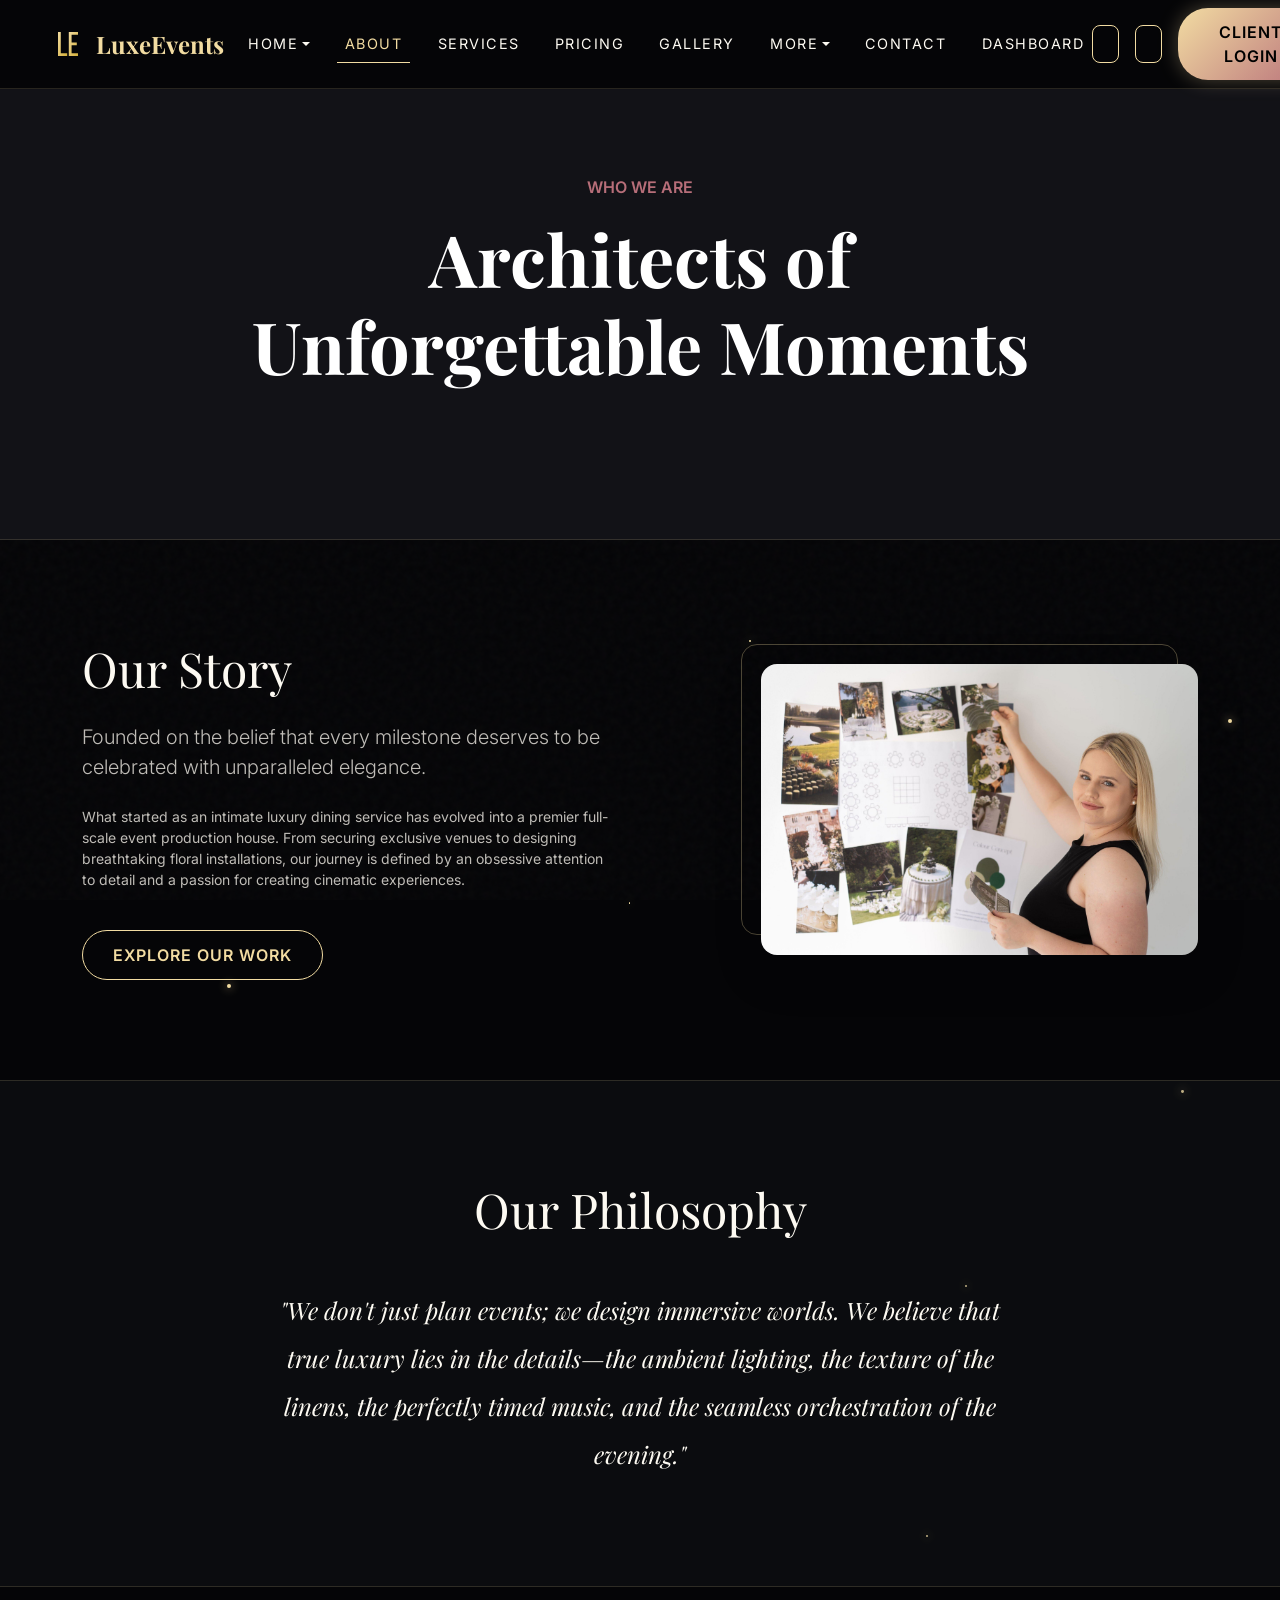
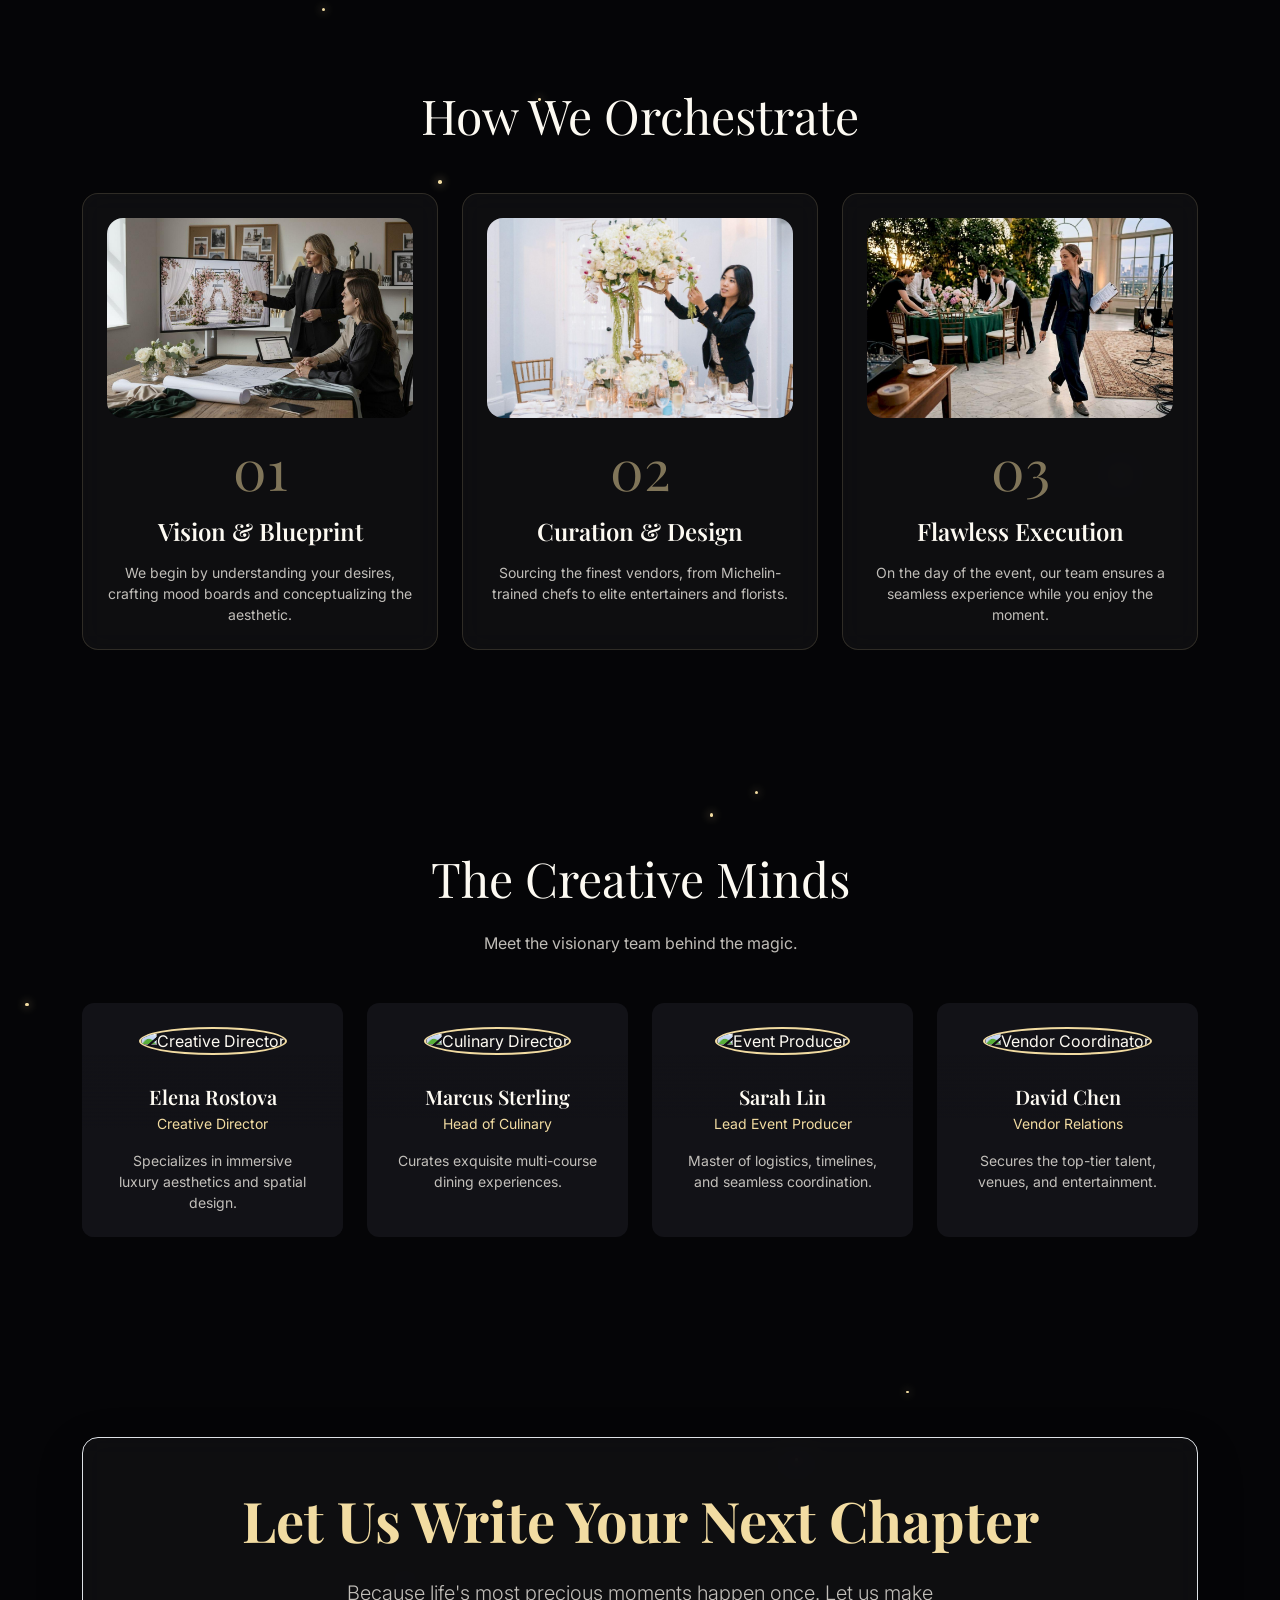
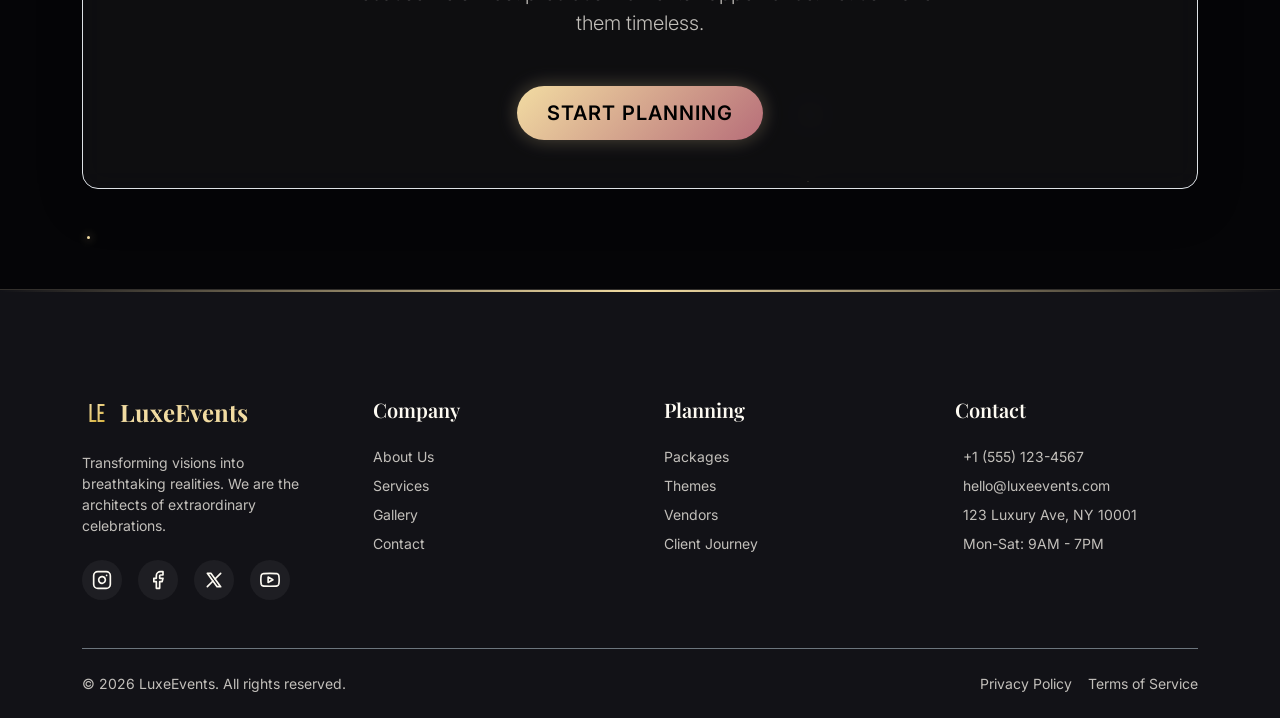
==== commit 1b6d59fa: "first commit" ====
--- a/about.html
+++ b/about.html
@@ -1,4 +1,4 @@
-<!DOCTYPE html>
+﻿<!DOCTYPE html>
 <html lang="en" dir="ltr">
 <head>
     <meta charset="UTF-8">
@@ -205,7 +205,7 @@
         <div class="container pt-5">
             <div class="row g-5 mb-5">
                 <div class="col-lg-3 col-md-6">
-                    <div class="d-flex align-items-center gap-2 mb-4"><img src="assets/images/website_logo.svg" alt="Logo" style="height: 30px; width: auto; border-radius: 4px;"><h4 class="text-gold mb-0" style="font-family: var(--font-heading);">LuxeEvents</h4></div>
+                    <div class="d-flex align-items-center gap-2 mb-4"><img src="assets/images/website_logo.svg" alt="Logo" style="height: 30px; width: auto; border-radius: 4px;"><h4 class="brand-name text-gold mb-0" style="font-family: var(--font-heading);">LuxeEvents</h4></div>
                     <p class="text-muted small pe-4">Transforming visions into breathtaking realities. We are the architects of extraordinary celebrations.</p>
                     <div class="d-flex gap-3 mt-4 align-items-center">
                         <a href="#" class="social-icon-link text-decoration-none" aria-label="Instagram">
--- a/assets/css/style.css
+++ b/assets/css/style.css
@@ -101,9 +101,22 @@
   color: var(--champagne-gold);
 }
 
+/* Navbar brand — no hover colour change */
+.navbar-brand:hover,
+.navbar-brand:focus {
+  color: var(--champagne-gold) !important;
+}
+
 /* Typography Utilities */
 .text-gold {
   color: var(--champagne-gold);
+}
+
+/* Brand name: consistent size across navbar, footer, auth & dashboard */
+.brand-name {
+  font-size: 1.5rem !important;
+  font-weight: 700 !important;
+  line-height: 1.2;
 }
 
 .text-rose {
@@ -217,6 +230,40 @@
 [data-theme="light"] .navbar-glass #themeToggle i,
 [data-theme="light"] .navbar-glass #rtlToggle i {
   color: #000000 !important;
+}
+
+/* ── Shared style: theme & RTL toggle buttons ─────────────────────────────
+   Both buttons get the same rectangular bordered box across ALL pages
+   (navbars, dashboard sidebar, login/register auth controls).            */
+#themeToggle,
+#rtlToggle,
+#sidebarThemeToggle {
+  display: inline-flex !important;
+  align-items: center;
+  justify-content: center;
+  width: 38px;
+  height: 38px;
+  border: 1.5px solid var(--champagne-gold) !important;
+  border-radius: 8px !important;
+  background: transparent !important;
+  color: var(--champagne-gold) !important;
+  transition: background 0.3s ease, box-shadow 0.3s ease;
+  padding: 0 !important;
+}
+
+#themeToggle:hover,
+#rtlToggle:hover,
+#sidebarThemeToggle:hover {
+  background: var(--champagne-gold-dim) !important;
+  box-shadow: 0 0 10px rgba(242, 220, 162, 0.3);
+}
+
+/* Light mode: border stays gold, icon turns dark for contrast */
+[data-theme="light"] #themeToggle,
+[data-theme="light"] #rtlToggle,
+[data-theme="light"] #sidebarThemeToggle {
+  border-color: var(--champagne-gold) !important;
+  color: #4a3800 !important;
 }
 
 /* Buttons */
@@ -677,6 +724,17 @@
   background: linear-gradient(to right, #d4af37, #fff, #d4af37);
   -webkit-background-clip: text;
   background-clip: text;
+}
+
+/* Inner-page heroes (About, Services, Pricing, Gallery, Contact, Themes, Vendors, Journey)
+   — text must be dark in light mode because background turns cream */
+[data-theme="light"] header.position-relative h1.text-white,
+[data-theme="light"] header.position-relative h1.text-ivory {
+  color: #050507 !important;
+}
+
+[data-theme="light"] header.position-relative .text-rose {
+  color: var(--ruby-red) !important;
 }
 
 /* Scroll to Top Button */
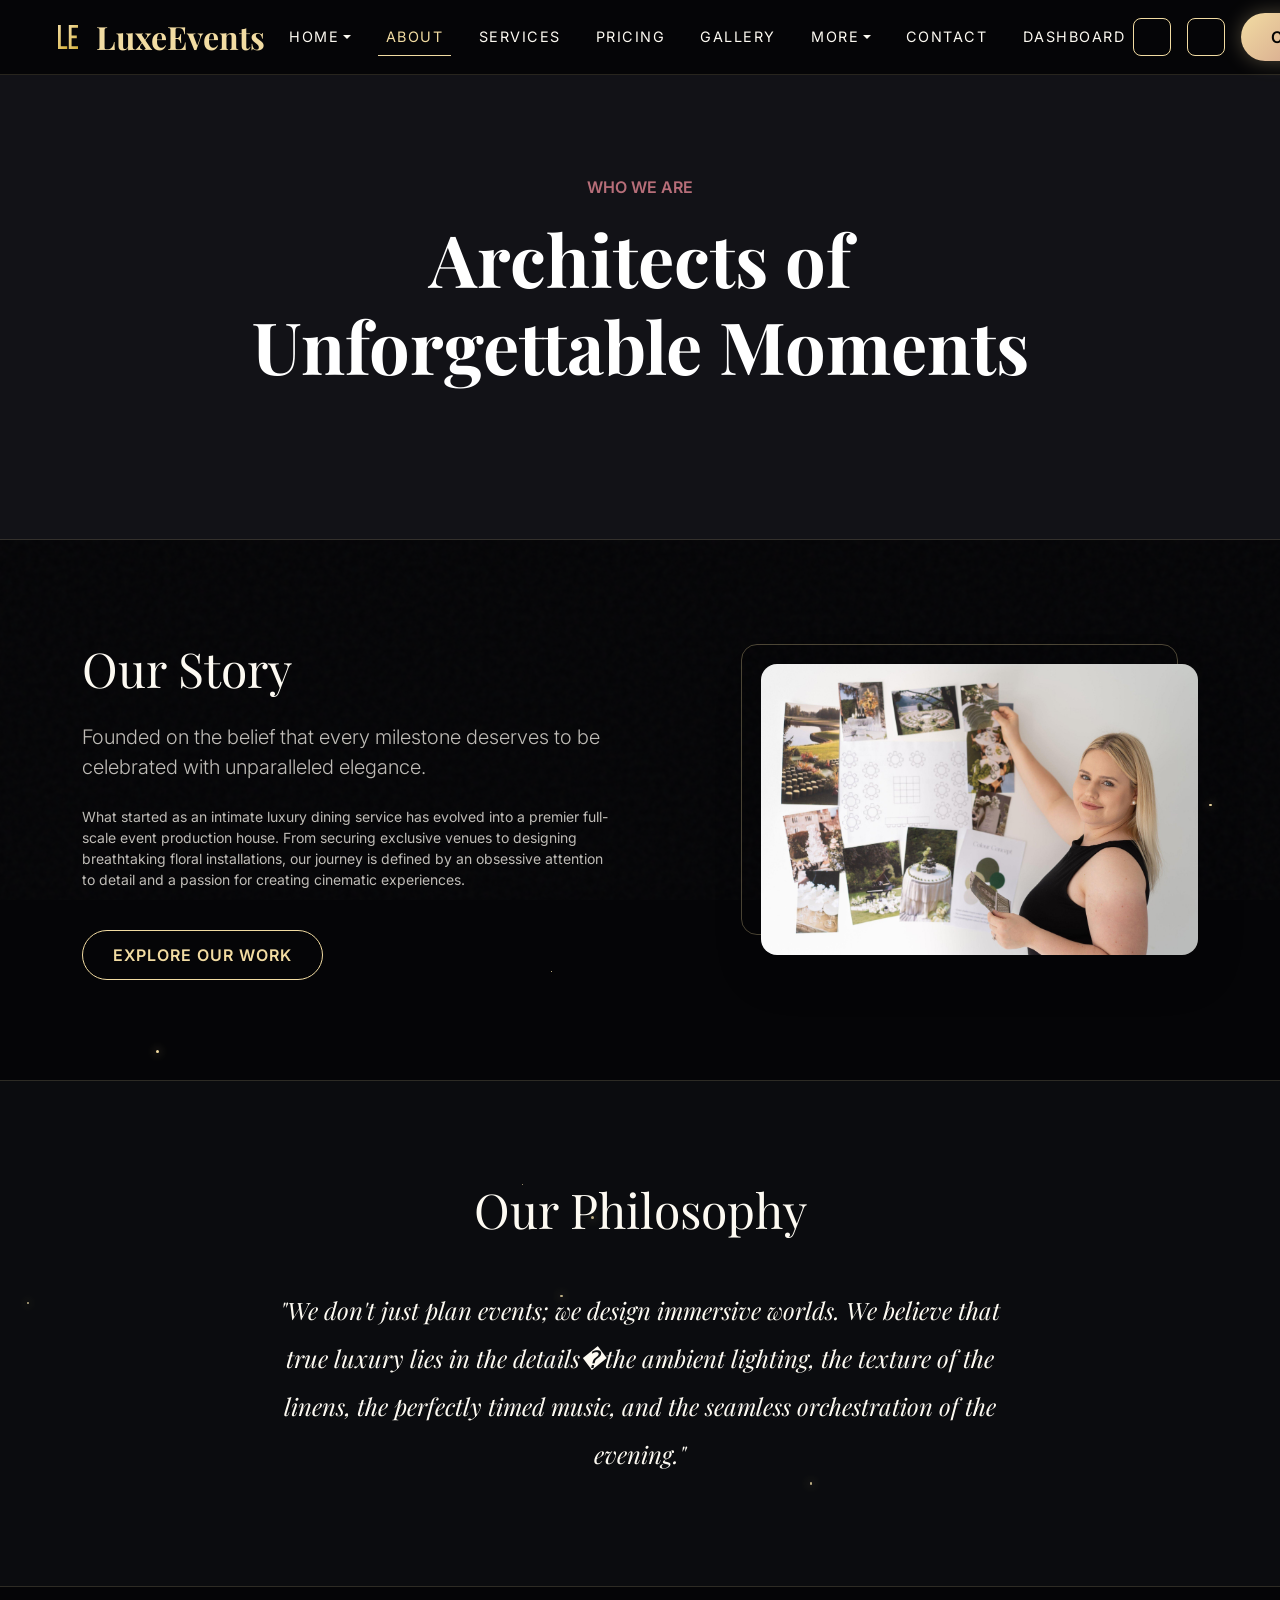
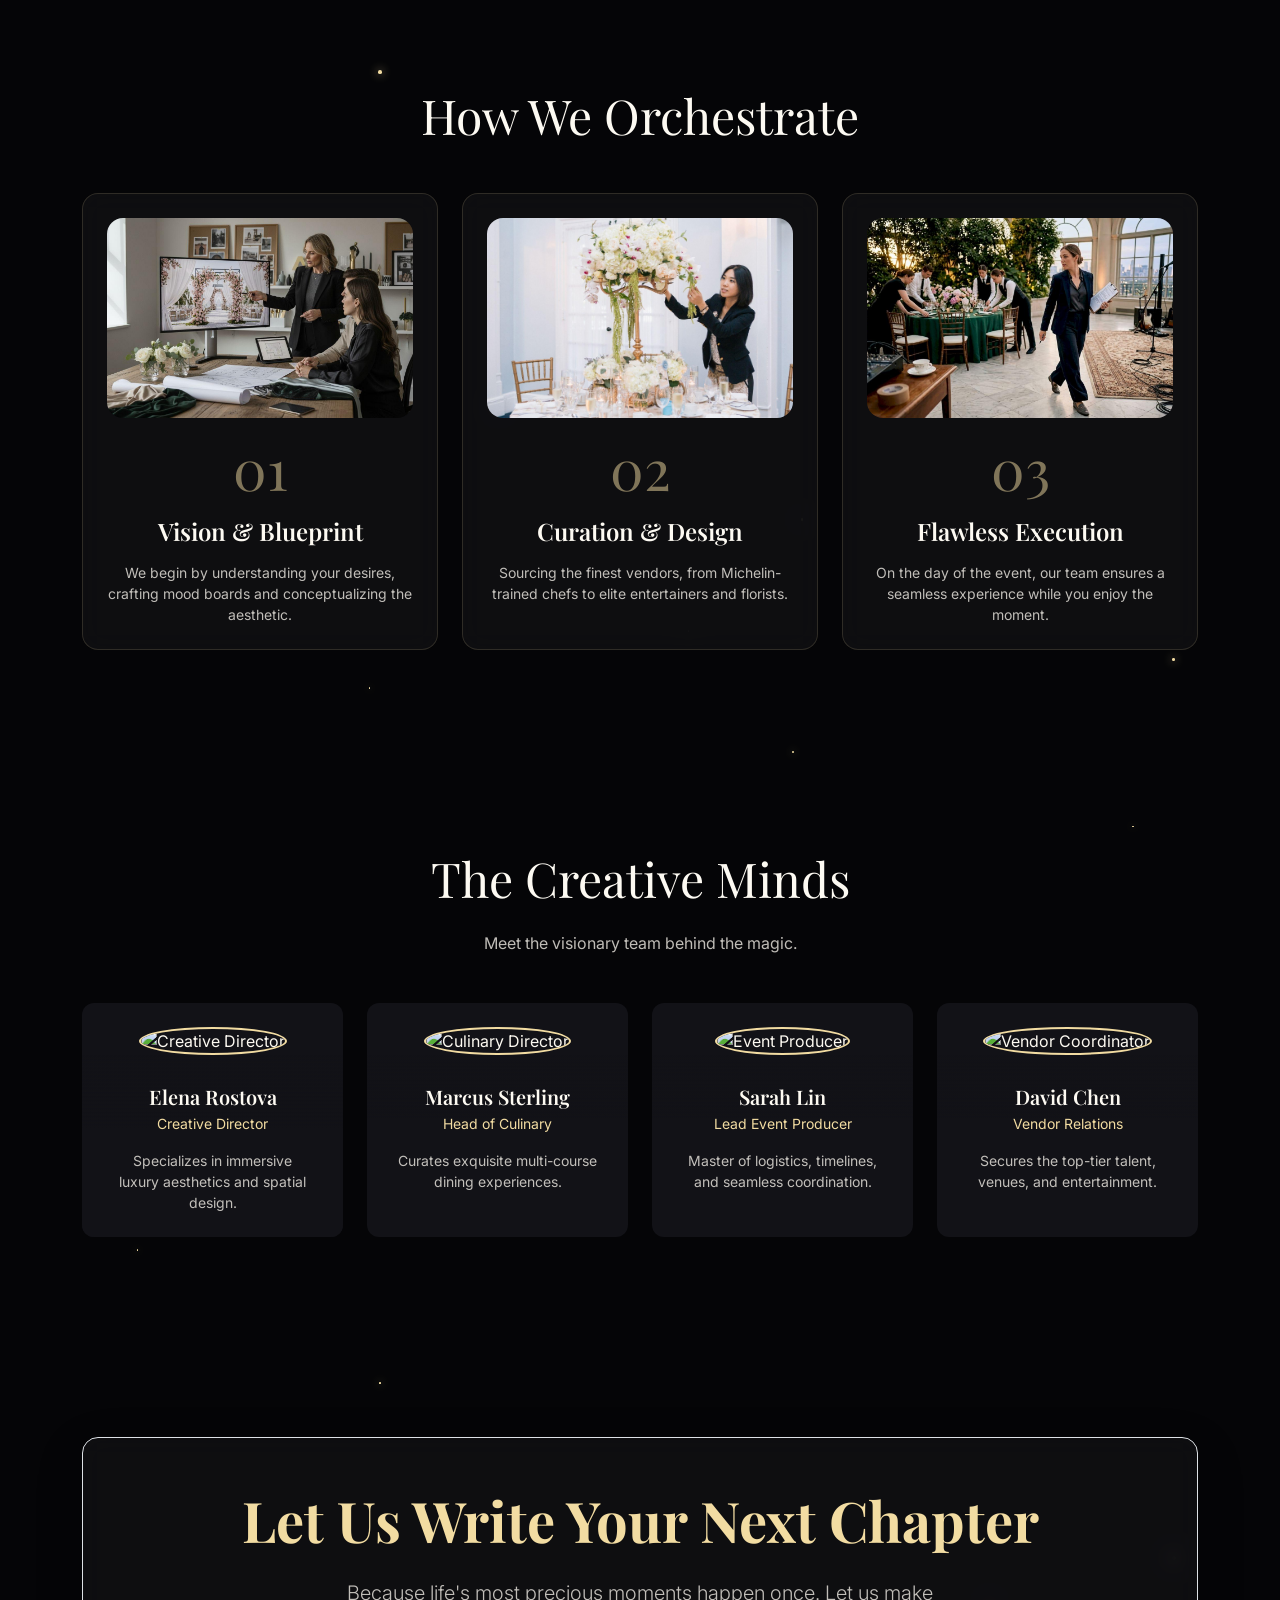
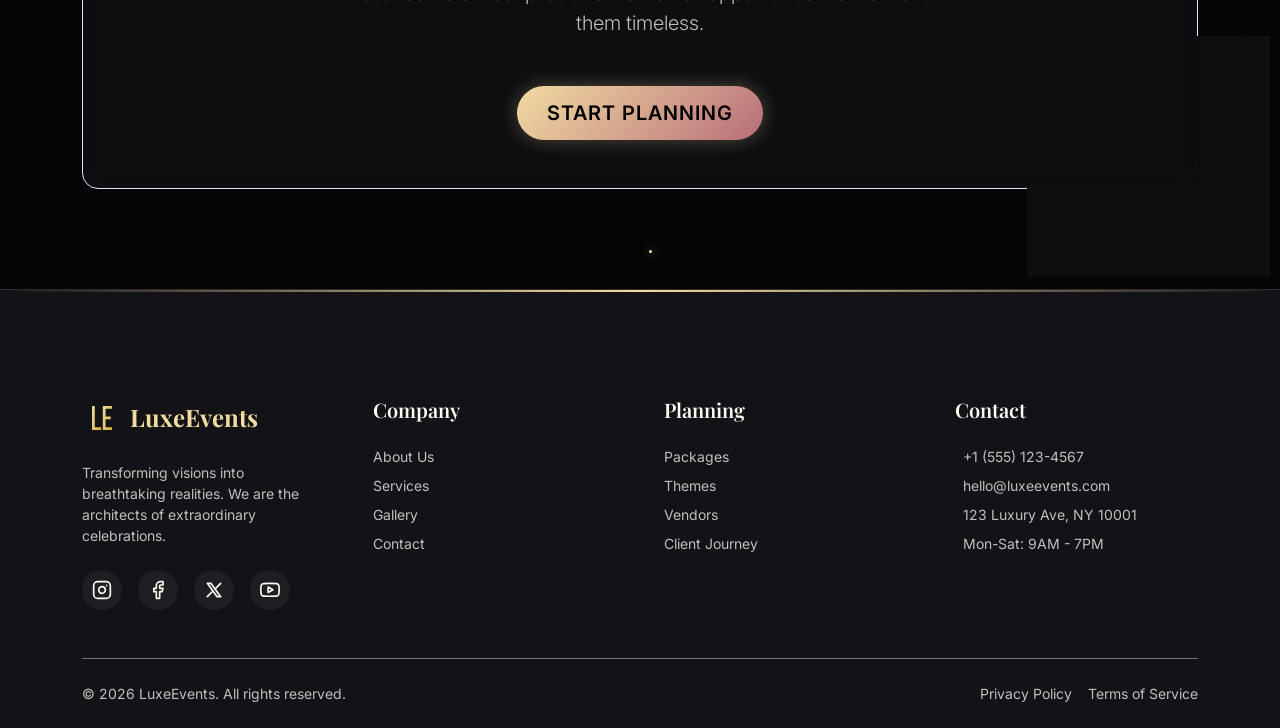
==== commit c47b9b3b: "third commit" ====
--- a/about.html
+++ b/about.html
@@ -1,4 +1,4 @@
-﻿<!DOCTYPE html>
+<!DOCTYPE html>
 <html lang="en" dir="ltr">
 <head>
     <meta charset="UTF-8">
@@ -15,7 +15,7 @@
         <!-- Navigation -->
     <nav class="navbar navbar-expand-xl navbar-dark navbar-glass">
         <div class="container-fluid px-4 px-lg-5">
-            <a class="navbar-brand text-gold fs-4 fw-bold d-flex align-items-center gap-2" href="index.html" style="font-family: var(--font-heading);"><img src="assets/images/website_logo.svg" alt="Logo" style="height: 40px; width: auto; border-radius: 8px;">LuxeEvents</a>
+            <a class="navbar-brand text-gold fs-2 fw-bold d-flex align-items-center gap-2" href="index.html" style="font-family: var(--font-heading);"><img src="assets/images/website_logo.svg" alt="Logo" style="height: 40px; width: auto; border-radius: 8px;">LuxeEvents</a>
             <button class="navbar-toggler border-0 shadow-none" type="button" data-bs-toggle="collapse" data-bs-target="#mainNav">
                 <i data-lucide="menu" class="text-gold"></i>
             </button>
@@ -89,7 +89,7 @@
             <h2 class="display-5 mb-5">Our Philosophy</h2>
             <div class="row justify-content-center">
                 <div class="col-lg-8">
-                    <h4 class="fw-light lh-lg" style="font-family: var(--font-heading); font-style: italic;">"We don't just plan events; we design immersive worlds. We believe that true luxury lies in the details—the ambient lighting, the texture of the linens, the perfectly timed music, and the seamless orchestration of the evening."</h4>
+                    <h4 class="fw-light lh-lg" style="font-family: var(--font-heading); font-style: italic;">"We don't just plan events; we design immersive worlds. We believe that true luxury lies in the details�the ambient lighting, the texture of the linens, the perfectly timed music, and the seamless orchestration of the evening."</h4>
                 </div>
             </div>
         </div>
@@ -205,7 +205,7 @@
         <div class="container pt-5">
             <div class="row g-5 mb-5">
                 <div class="col-lg-3 col-md-6">
-                    <div class="d-flex align-items-center gap-2 mb-4"><img src="assets/images/website_logo.svg" alt="Logo" style="height: 30px; width: auto; border-radius: 4px;"><h4 class="brand-name text-gold mb-0" style="font-family: var(--font-heading);">LuxeEvents</h4></div>
+                    <div class="d-flex align-items-center gap-2 mb-4"><img src="assets/images/website_logo.svg" alt="Logo" style="height: 40px; width: auto; border-radius: 8px;"><span class="brand-name text-gold fs-2 fw-bold mb-0" style="font-family: var(--font-heading);">LuxeEvents</span></div>
                     <p class="text-muted small pe-4">Transforming visions into breathtaking realities. We are the architects of extraordinary celebrations.</p>
                     <div class="d-flex gap-3 mt-4 align-items-center">
                         <a href="#" class="social-icon-link text-decoration-none" aria-label="Instagram">
@@ -269,3 +269,5 @@
     <script>lucide.createIcons();</script>
 </body>
 </html>
+
+
--- a/assets/css/style.css
+++ b/assets/css/style.css
@@ -276,6 +276,8 @@
   font-weight: 600;
   text-transform: uppercase;
   letter-spacing: 1px;
+  white-space: nowrap;
+  max-width: 100%;
   position: relative;
   overflow: hidden;
   z-index: 1;
@@ -303,6 +305,16 @@
   transform: translateY(-2px);
   box-shadow: 0 5px 25px rgba(242, 220, 162, 0.5);
   color: #000;
+}
+
+/* Mobile: scale down CTA button to fit narrow containers */
+@media (max-width: 575.98px) {
+  .btn-primary-luxury,
+  .btn-primary-luxury.btn-lg {
+    padding: 10px 20px;
+    font-size: 0.78rem;
+    letter-spacing: 0.5px;
+  }
 }
 
 .btn-outline-luxury {
